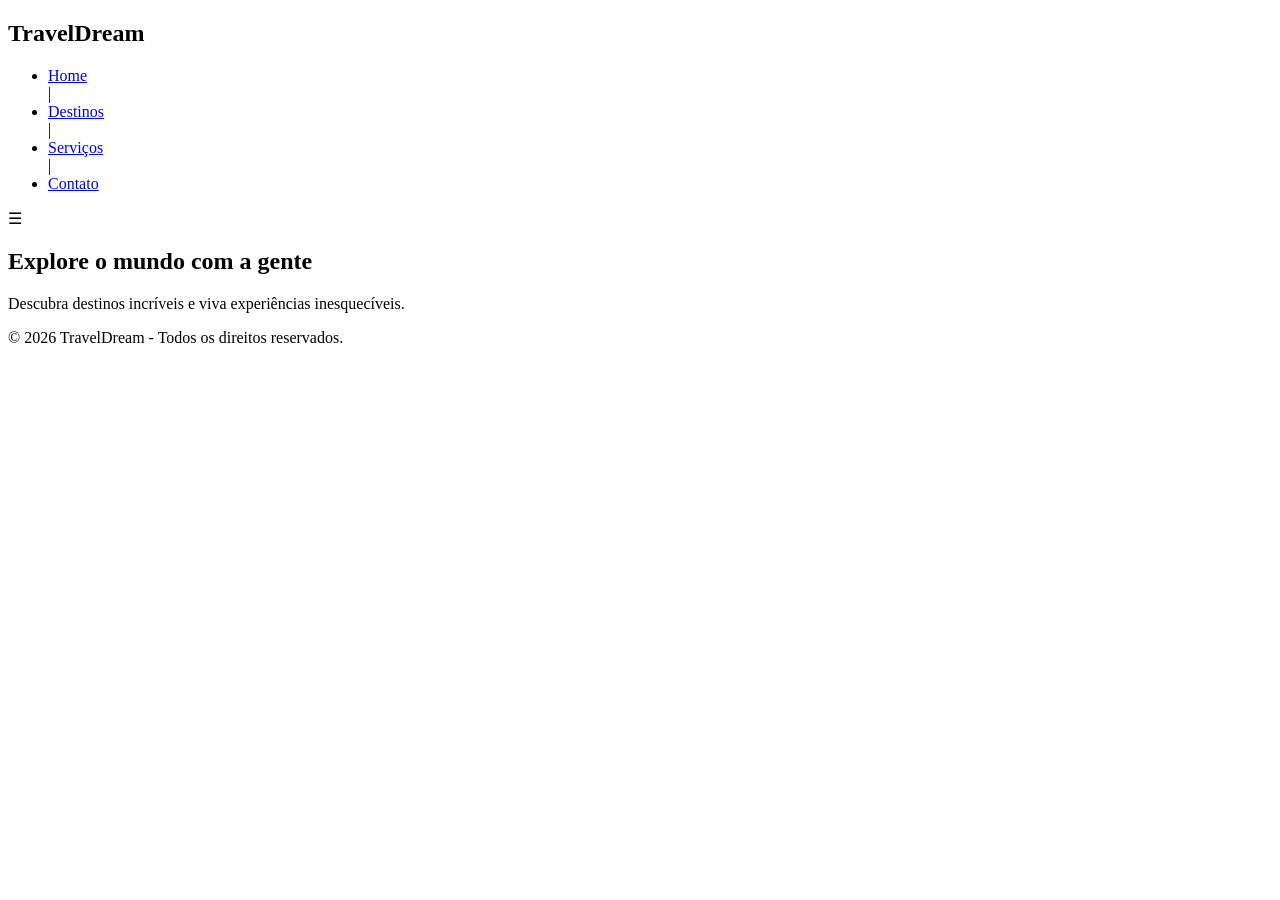
==== pages/destinos.html @ a66fc674 "Add files via upload" ====
<!DOCTYPE html>
<html lang="pt-BR">
<head>
    <meta charset="UTF-8">
    <meta name="viewport" content="width=device-width, initial-scale=1.0">
	<link rel="stylesheet" href="../assets/css/index.css">
    <link rel="preconnect" href="https://fonts.googleapis.com">
    <link rel="preconnect" href="https://fonts.gstatic.com" crossorigin>
    <link href="https://fonts.googleapis.com/css2?family=Hind+Madurai:wght@300;400;500;600;700&display=swap" rel="stylesheet">
    <title>projeto-final</title>
</head>
<body>

    <!-- HEADER -->
    <header class="header">
        <nav>
            <h1>TravelDream</h1>
            <ul>
                <li><a href="../index.html">Home</a></li> <span>|</span>
                <li><a href="../pages/destinos.html">Destinos</a></li><span>|</span>
                <li><a href="../pages/servicos.html">Serviços</a></li><span>|</span>
                <li><a href="../pages/sobrenos.html">Contato</a></li>
            </ul>
		 <div class="menu-toggle">☰</div>
        </nav>
    </header>
    <section class="banner">
        <h2>Explore o mundo com a gente</h2>
        <p>Descubra destinos incríveis e viva experiências inesquecíveis.</p>
    </section>
    <main class="main-container">


        
    </main>
    <!-- FOOTER -->
    <footer>
        <p>&copy; 2026 TravelDream - Todos os direitos reservados.</p>
    </footer>

	<script type="module" src="js/index.js"></script>

</body>

</html>
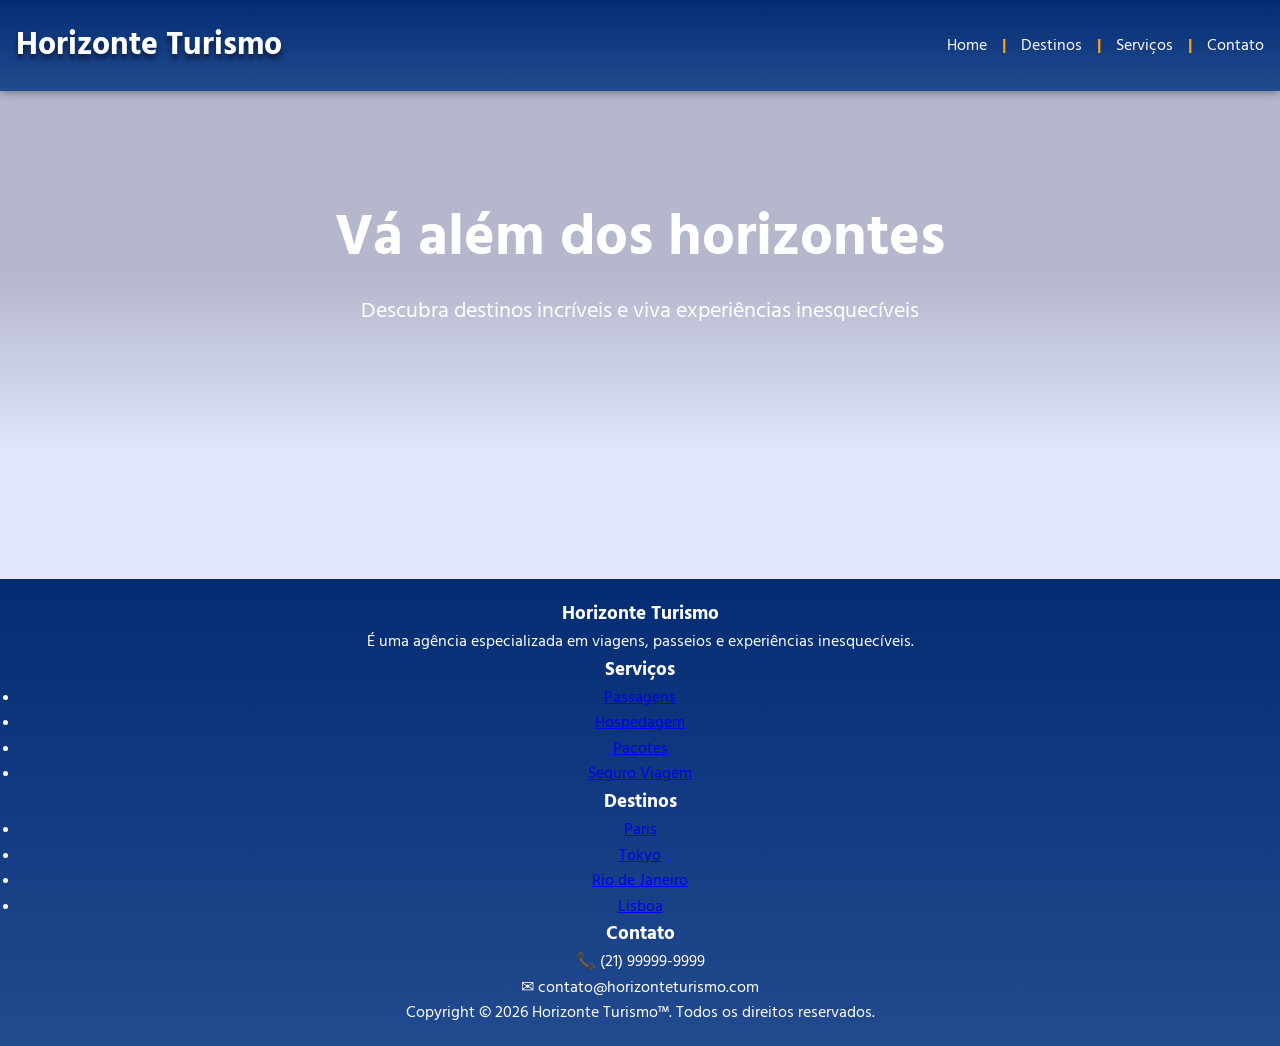
==== commit 02846146: "Update 2 destinos.html Atualização de Layout, novo header e footer." ====
--- a/pages/destinos.html
+++ b/pages/destinos.html
@@ -3,6 +3,7 @@
 <head>
     <meta charset="UTF-8">
     <meta name="viewport" content="width=device-width, initial-scale=1.0">
+    <link rel="stylesheet" href="../assets/css/global.css">
 	<link rel="stylesheet" href="../assets/css/index.css">
     <link rel="preconnect" href="https://fonts.googleapis.com">
     <link rel="preconnect" href="https://fonts.gstatic.com" crossorigin>
@@ -11,10 +12,10 @@
 </head>
 <body>
 
-    <!-- HEADER -->
+<!-- HEADER -->
     <header class="header">
         <nav>
-            <h1>TravelDream</h1>
+            <h1>Horizonte Turismo</h1>
             <ul>
                 <li><a href="../index.html">Home</a></li> <span>|</span>
                 <li><a href="../pages/destinos.html">Destinos</a></li><span>|</span>
@@ -24,22 +25,61 @@
 		 <div class="menu-toggle">☰</div>
         </nav>
     </header>
+
     <section class="banner">
-        <h2>Explore o mundo com a gente</h2>
-        <p>Descubra destinos incríveis e viva experiências inesquecíveis.</p>
+        <h2>Vá além dos horizontes</h2>
+        <p>Descubra destinos incríveis e viva experiências inesquecíveis</p>
     </section>
+    
     <main class="main-container">
 
 
         
     </main>
-    <!-- FOOTER -->
-    <footer>
-        <p>&copy; 2026 TravelDream - Todos os direitos reservados.</p>
-    </footer>
+        <!-- FOOTER -->
+<footer>
+    <div class="footer-container">
+
+        <div class="footer-col">
+            <h3>Horizonte Turismo</h3>
+            <p>É uma agência especializada em viagens, passeios e experiências inesquecíveis.</p>
+        </div>
+
+        <div class="footer-col">
+            <h3>Serviços</h3>
+            <ul>
+                <li><a href="#">Passagens</a></li>
+                <li><a href="#">Hospedagem</a></li>
+                <li><a href="#">Pacotes</a></li>
+                <li><a href="#">Seguro Viagem</a></li>
+            </ul>
+        </div>
+
+        <div class="footer-col">
+            <h3>Destinos</h3>
+            <ul>
+                <li><a href="#">Paris</a></li>
+                <li><a href="#">Tokyo</a></li>
+                <li><a href="#">Rio de Janeiro</a></li>
+                <li><a href="#">Lisboa</a></li>
+            </ul>
+        </div>
+
+        <div class="footer-col">
+            <h3>Contato</h3>
+            <p>📞 (21) 99999-9999</p>
+            <p>✉ contato@horizonteturismo.com</p>
+        </div>
+
+    </div>
+
+    <p class="copyright">
+        Copyright © 2026 Horizonte Turismo™. Todos os direitos reservados.
+    </p>
+</footer>
 
 	<script type="module" src="js/index.js"></script>
 
 </body>
 
-</html>+</html>
--- a/assets/css/index.css
+++ b/assets/css/index.css
@@ -0,0 +1,183 @@
+/* RESET BÁSICO */
+* {
+    margin: 0;
+    padding: 0;
+    box-sizing: border-box;
+}
+
+/* ESTILO GERAL */
+body {
+    display: flex;
+    flex-direction: column;
+    font-family: "Hind Madurai", sans-serif;
+    font-weight: 400;
+    font-style: normal;
+    min-height: 100vh;
+    background: rgb(226, 230, 255);
+    line-height: 1.6;
+    color: #2b2928;
+
+}
+
+/* HEADER */
+.header {
+    background: linear-gradient(rgba(3, 44, 115,1), rgba(161, 195, 255, 0.2));
+    background-color: rgb(3, 44, 115);
+    color: white;
+    padding: 20px 0;
+    box-shadow: 0 0 10px rgba(0, 0, 0, 0.5);
+}
+
+.header nav {
+    display: flex;
+    justify-content: space-between;
+    align-items: center;
+}
+
+.header nav h1{
+    display: flex;
+    align-items: flex-start;
+    margin-left: 1rem;
+    font-size: 2rem;
+    text-shadow: 0px 5px 5px rgba(0, 0, 0, 0.5);
+    
+}
+
+.header nav ul{
+    list-style: none;
+    display: flex;
+    margin-right: 1rem;
+    gap: 15px;
+}
+
+.header nav a {
+    text-decoration: none;
+    color: white;
+    font-weight: light;
+}
+
+.header img{
+    width: 28px;
+    
+}
+
+.header span{
+    color:#fca311;
+    font-weight: bold;
+}
+
+.banner {
+    height: 23rem;
+    background: linear-gradient(rgba(0,0,0,0.2), rgba(0,0,0,0.2), rgba(226, 230, 255,0.999)), url("../../imagens/bg.png") no-repeat;
+    background-size: 100%;
+    background-position: center;
+    color: white;
+    text-align: center;
+    padding: 100px 20px;
+}
+.banner a{
+    max-width: 10%;
+    background-color: #fca311;
+    color: white;
+    padding: 12px 25px;
+    text-decoration: none;
+    border-radius: 5px;
+}
+
+.banner h2{
+    font-size: 3.6rem;
+    margin-bottom: 10px;
+}
+
+.banner p{
+    font-size: 1.4rem;
+    margin-bottom: 20px;
+}
+
+
+/* ÍCONE HAMBURGUER ESCONDIDO */
+.menu-toggle {
+    display: none;
+    font-size: 2rem;
+    cursor: pointer;
+}
+
+
+.main-container {
+    padding: 60px 10%;
+    text-align: center;
+}
+
+.main-container h2 {
+    margin-bottom: 30px;
+    font-size: 2rem;
+}
+
+/* CARDS */
+.section-destino{
+    display: flex;
+    justify-content: center;
+}
+
+
+.cards-destino {
+    width: 300px;
+    margin: 15px;
+    vertical-align: top;
+    background-color: #fca311;
+    color: #ffffff;
+    border-radius: 8px;
+    overflow: hidden;
+    box-shadow: 0 0 10px rgba(0, 0, 0, 0.1);
+}
+
+.cards-destino img {
+    width: 100%;
+    display: block;
+}
+
+section div h3 {
+    margin: 15px 0 10px;
+}
+
+section div p,
+section div span {
+    padding: 0 15px 15px;
+    display: block;
+}
+
+/* FOOTER */
+footer {
+    background: linear-gradient(rgba(3, 44, 115,1), rgba(161, 195, 255, 0.2));
+    background-color: rgb(3, 44, 115);
+    color: white;
+    text-align: center;
+    padding: 20px;
+}
+
+@media (max-width: 768px) {
+    .header nav ul {
+        display: none;
+    }
+
+    .menu-toggle {
+        display: block;
+    }
+
+    nav h1 {
+        font-size: 2rem;
+        flex: 1;
+    }
+
+    .banner {
+        background-position: 75% center;
+        background-size: cover;
+    }
+}
+
+@media (max-width: 1280px){
+        .banner {
+        background-position: center;
+        background-size: cover;
+    }
+}
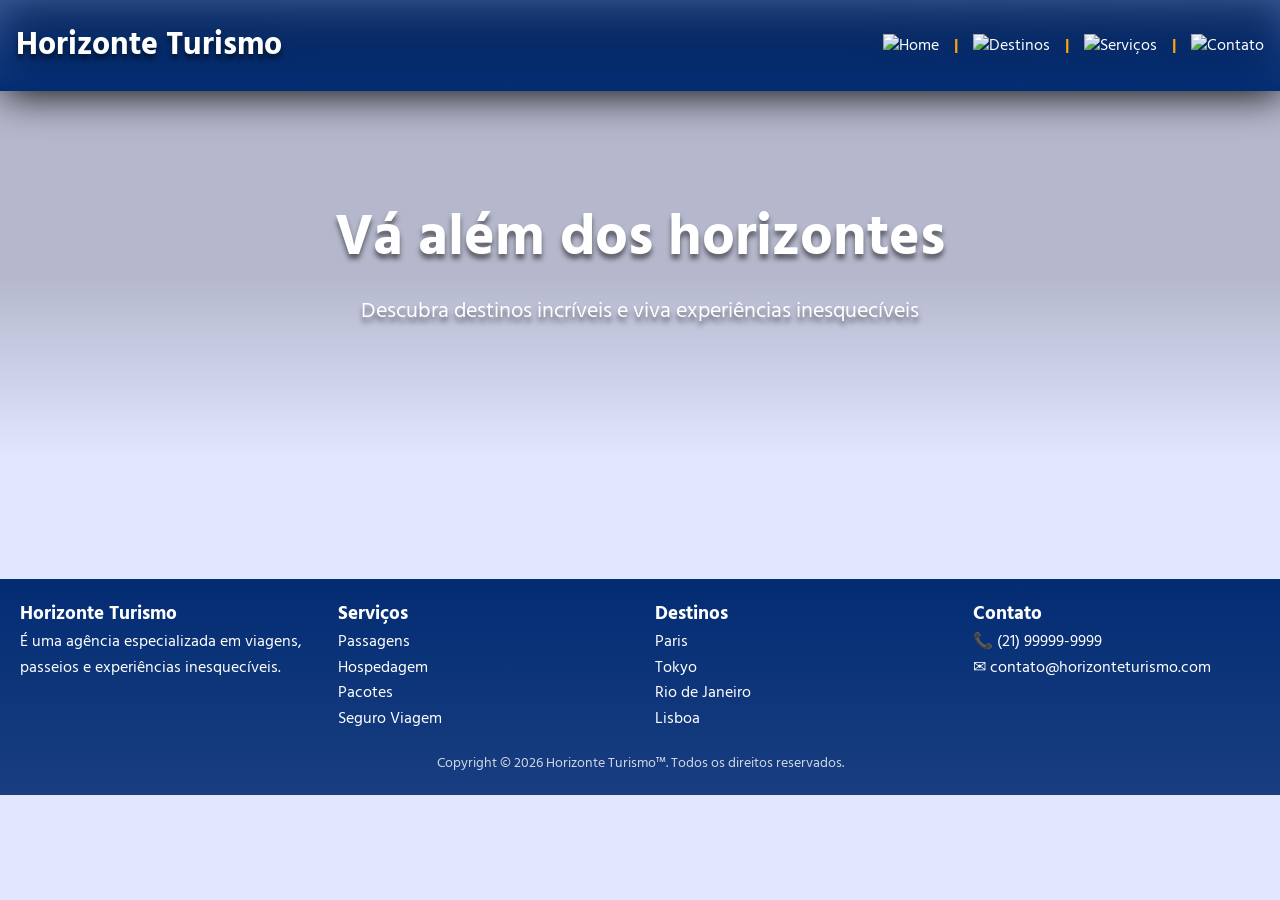
==== commit adb90b12: "Update 3 destinos.html Adição de ícones e acerto no caminho das imagens." ====
--- a/pages/destinos.html
+++ b/pages/destinos.html
@@ -17,10 +17,10 @@
         <nav>
             <h1>Horizonte Turismo</h1>
             <ul>
-                <li><a href="../index.html">Home</a></li> <span>|</span>
-                <li><a href="../pages/destinos.html">Destinos</a></li><span>|</span>
-                <li><a href="../pages/servicos.html">Serviços</a></li><span>|</span>
-                <li><a href="../pages/sobrenos.html">Contato</a></li>
+                <li><img src="../assets/imagens/icons/home.svg"><a href="../index.html">Home</a></li> <span>|</span>
+                <li><img src="../assets/imagens/icons/Destinos.svg"><a href="../pages/destinos.html">Destinos</a></li><span>|</span>
+                <li><img src="../assets/imagens/icons/Serviços.svg"><a href="../pages/servicos.html">Serviços</a></li><span>|</span>
+                <li><img src="../assets/imagens/icons/Contato.svg"><a href="../pages/sobrenos.html">Contato</a></li>
             </ul>
 		 <div class="menu-toggle">☰</div>
         </nav>
@@ -30,7 +30,7 @@
         <h2>Vá além dos horizontes</h2>
         <p>Descubra destinos incríveis e viva experiências inesquecíveis</p>
     </section>
-    
+
     <main class="main-container">
 
 
--- a/assets/css/global.css
+++ b/assets/css/global.css
@@ -0,0 +1,169 @@
+/* RESET BÁSICO */
+* {
+    margin: 0;
+    padding: 0;
+    box-sizing: border-box;
+}
+
+/* ESTILO GERAL */
+body {
+    display: flex;
+    flex-direction: column;
+    font-family: "Hind Madurai", sans-serif;
+    font-weight: 400;
+    font-style: normal;
+    min-height: 100vh;
+    background: rgb(226, 230, 255);
+    line-height: 1.6;
+    color: #2b2928;
+
+}
+
+/* HEADER */
+.header {
+    background: linear-gradient(rgba(3, 44, 115, 0.75), rgba(3, 44, 115, 1));
+    color: white;
+    padding: 20px 0;
+    filter: drop-shadow(3px 3px 20px black);
+}
+
+.header nav {
+    display: flex;
+    justify-content: space-between;
+    align-items: center;
+}
+
+.header nav h1{
+    display: flex;
+    align-items: flex-start;
+    margin-left: 1rem;
+    font-size: 2rem;
+    text-shadow: 0px 5px 5px rgba(0, 0, 0, 0.5);
+    
+}
+
+.header nav ul{
+    list-style: none;
+    display: flex;
+    margin-right: 1rem;
+    gap: 15px;
+}
+
+.header nav a {
+    text-decoration: none;
+    color: white;
+    font-weight: light;
+}
+
+.header img{
+    width: 28px;
+    
+}
+
+.header span{
+    color:#fca311;
+    font-weight: bold;
+}
+
+/* ÍCONE HAMBURGUER ESCONDIDO */
+.menu-toggle {
+    display: none;
+    font-size: 2rem;
+    cursor: pointer;
+}
+
+.banner {
+    height: 23rem;
+    background: linear-gradient(rgba(0,0,0,0.2), rgba(0,0,0,0.2), rgba(226, 230, 255,0.999)), url("../../imagens/bg.png") no-repeat;
+    background-size: 100%;
+    background-position: center;
+    color: white;
+    text-align: center;
+    padding: 100px 20px;
+}
+.banner a{
+    max-width: 10%;
+    background-color: #fca311;
+    color: white;
+    padding: 12px 25px;
+    text-decoration: none;
+    border-radius: 5px;
+}
+
+.banner h2{
+    font-size: 3.6rem;
+    margin-bottom: 10px;
+    text-shadow: 0px 5px 5px rgba(0, 0, 0, 0.5);
+
+}
+
+.banner p{
+    font-size: 1.4rem;
+    margin-bottom: 20px;
+    text-shadow: 0px 5px 5px rgba(0, 0, 0, 0.5);
+
+}
+
+/* FOOTER */
+
+.footer-container {
+    display: flex;
+    justify-content: space-between;
+    flex-wrap: wrap;
+    gap: 30px;
+    text-align: left;
+}
+
+.footer-col {
+    flex: 1;
+    min-width: 200px;
+}
+
+.footer-col ul {
+    list-style: none;
+}
+
+.footer-col a {
+    text-decoration: none;
+    color: white;
+}
+
+.copyright {
+    margin-top: 20px;
+    font-size: 0.9rem;
+    opacity: 0.8;
+}
+
+footer {
+    background: linear-gradient(rgba(3, 44, 115, 1), rgba(3, 44, 115, 0.9));
+    color: white;
+    text-align: center;
+    padding: 20px;
+}
+
+@media (max-width: 768px) {
+    .header nav ul {
+        display: none;
+    }
+
+    .menu-toggle {
+        display: block;
+    }
+
+    nav h1 {
+        font-size: 2rem;
+        flex: 1;
+    }
+
+    .banner {
+        background-position: 75% center;
+        background-size: cover;
+    }
+}
+
+@media (max-width: 1280px){
+    .banner {
+        background-position: center;
+        background-size: cover;
+    }
+}
--- a/assets/css/index.css
+++ b/assets/css/index.css
@@ -1,108 +1,3 @@
-/* RESET BÁSICO */
-* {
-    margin: 0;
-    padding: 0;
-    box-sizing: border-box;
-}
-
-/* ESTILO GERAL */
-body {
-    display: flex;
-    flex-direction: column;
-    font-family: "Hind Madurai", sans-serif;
-    font-weight: 400;
-    font-style: normal;
-    min-height: 100vh;
-    background: rgb(226, 230, 255);
-    line-height: 1.6;
-    color: #2b2928;
-
-}
-
-/* HEADER */
-.header {
-    background: linear-gradient(rgba(3, 44, 115,1), rgba(161, 195, 255, 0.2));
-    background-color: rgb(3, 44, 115);
-    color: white;
-    padding: 20px 0;
-    box-shadow: 0 0 10px rgba(0, 0, 0, 0.5);
-}
-
-.header nav {
-    display: flex;
-    justify-content: space-between;
-    align-items: center;
-}
-
-.header nav h1{
-    display: flex;
-    align-items: flex-start;
-    margin-left: 1rem;
-    font-size: 2rem;
-    text-shadow: 0px 5px 5px rgba(0, 0, 0, 0.5);
-    
-}
-
-.header nav ul{
-    list-style: none;
-    display: flex;
-    margin-right: 1rem;
-    gap: 15px;
-}
-
-.header nav a {
-    text-decoration: none;
-    color: white;
-    font-weight: light;
-}
-
-.header img{
-    width: 28px;
-    
-}
-
-.header span{
-    color:#fca311;
-    font-weight: bold;
-}
-
-.banner {
-    height: 23rem;
-    background: linear-gradient(rgba(0,0,0,0.2), rgba(0,0,0,0.2), rgba(226, 230, 255,0.999)), url("../../imagens/bg.png") no-repeat;
-    background-size: 100%;
-    background-position: center;
-    color: white;
-    text-align: center;
-    padding: 100px 20px;
-}
-.banner a{
-    max-width: 10%;
-    background-color: #fca311;
-    color: white;
-    padding: 12px 25px;
-    text-decoration: none;
-    border-radius: 5px;
-}
-
-.banner h2{
-    font-size: 3.6rem;
-    margin-bottom: 10px;
-}
-
-.banner p{
-    font-size: 1.4rem;
-    margin-bottom: 20px;
-}
-
-
-/* ÍCONE HAMBURGUER ESCONDIDO */
-.menu-toggle {
-    display: none;
-    font-size: 2rem;
-    cursor: pointer;
-}
-
-
 .main-container {
     padding: 60px 10%;
     text-align: center;
@@ -121,63 +16,78 @@
 
 
 .cards-destino {
-    width: 300px;
+    display: flex;
+    flex-direction: column;
+    width: 375px;
     margin: 15px;
     vertical-align: top;
-    background-color: #fca311;
-    color: #ffffff;
-    border-radius: 8px;
+    background-color: #ffffff;
+    border-radius: 20px;
     overflow: hidden;
-    box-shadow: 0 0 10px rgba(0, 0, 0, 0.1);
+    box-shadow: 5px 5px 5px rgba(0, 0, 0, 0.1);
+}
+
+.cards-destino-txt{
+    display: flex;
+    flex: 1;
+    flex-direction: column;
+    align-items: flex-start;
+    padding: 15px;
+    padding-bottom: 2px;
+    gap: 3px;
+}
+
+.cards-destino-txt-head{
+    display: flex;
+    justify-content: space-between;
+    align-items: center;
+    width: 100%;
+    line-height: 1;
+}
+
+.cards-destino-txt-head h3 {
+    margin: 0;
+    font-size: 1.3rem;
+}
+
+.cards-destino-txt-head span {
+    margin: 0;
+    padding: 0;
+    font-size: 0.9rem;
+    opacity: 0.9;
+    font-weight: bold;
+}
+
+.cards-destino-txt-sub {
+    margin: 0;
+    padding: 0;
+    margin: 0;
+    font-size: 0.95rem;
+    line-height: 1;
+}
+
+.preco {
+    align-self: flex-end;
+    margin-top: auto;
+    padding: 0;
+    font-size: 1.2rem;
+    font-weight: bold;
+}
+
+.preco span {
+    margin-right: 5px;
+    font-size: 0.9rem;
 }
 
 .cards-destino img {
     width: 100%;
     display: block;
+    transition: transform 0.3s ease;
+    opacity: 0.9;
 }
 
-section div h3 {
-    margin: 15px 0 10px;
+.cards-destino:hover img {
+    transform: scale(1.05);
 }
 
-section div p,
-section div span {
-    padding: 0 15px 15px;
-    display: block;
-}
 
-/* FOOTER */
-footer {
-    background: linear-gradient(rgba(3, 44, 115,1), rgba(161, 195, 255, 0.2));
-    background-color: rgb(3, 44, 115);
-    color: white;
-    text-align: center;
-    padding: 20px;
-}
-
-@media (max-width: 768px) {
-    .header nav ul {
-        display: none;
-    }
-
-    .menu-toggle {
-        display: block;
-    }
-
-    nav h1 {
-        font-size: 2rem;
-        flex: 1;
-    }
-
-    .banner {
-        background-position: 75% center;
-        background-size: cover;
-    }
-}
-
-@media (max-width: 1280px){
-        .banner {
-        background-position: center;
-        background-size: cover;
-    }
-}
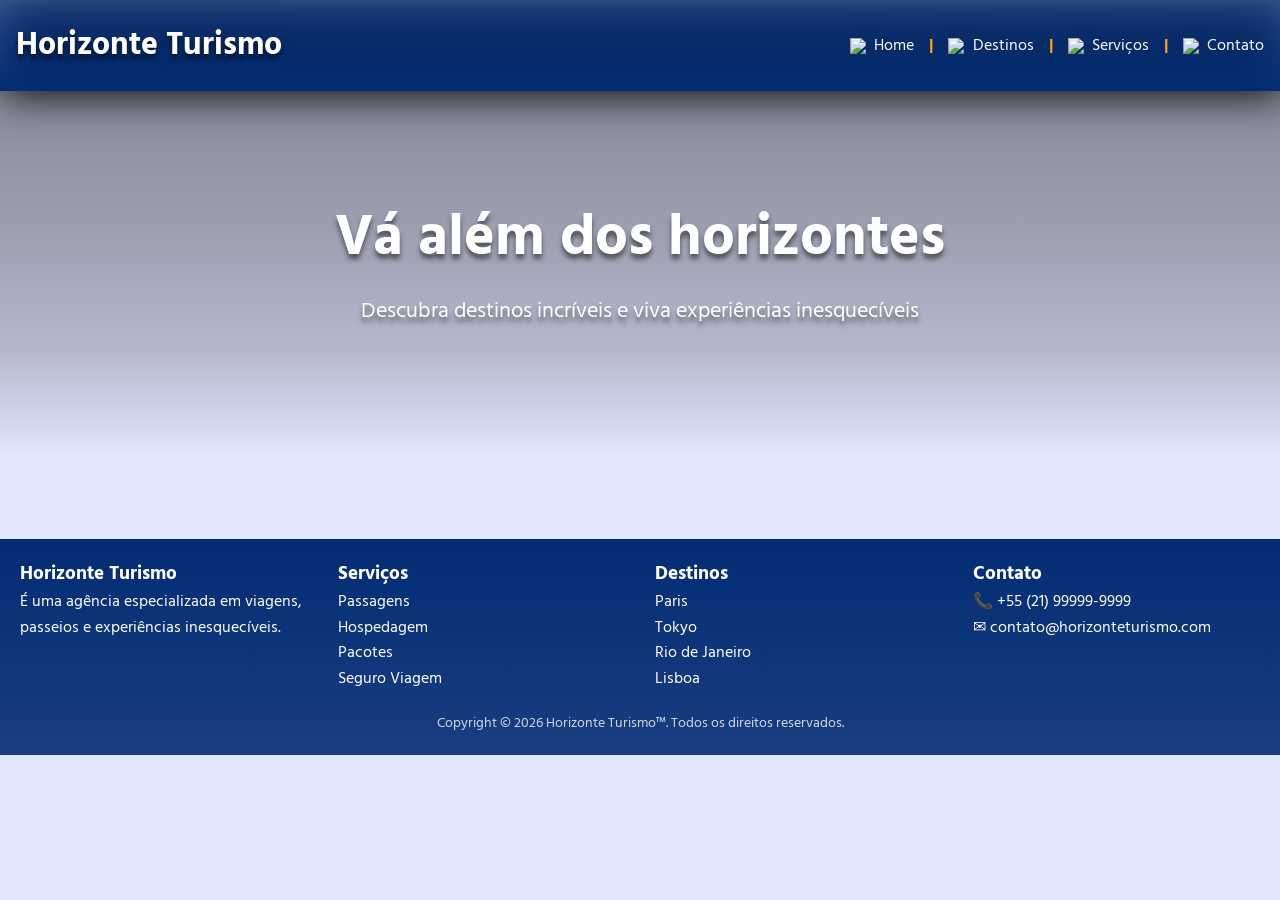
==== commit 92b1b51c: "atualização joão paulo 0.1" ====
--- a/pages/destinos.html
+++ b/pages/destinos.html
@@ -67,7 +67,7 @@
 
         <div class="footer-col">
             <h3>Contato</h3>
-            <p>📞 (21) 99999-9999</p>
+            <p>📞 +55 (21) 99999-9999</p>
             <p>✉ contato@horizonteturismo.com</p>
         </div>
 
--- a/assets/css/global.css
+++ b/assets/css/global.css
@@ -45,10 +45,21 @@
 .header nav ul{
     list-style: none;
     display: flex;
+align-items: center;
     margin-right: 1rem;
     gap: 15px;
 }
 
+.header nav ul li{
+    display: flex;
+    align-items: center;
+}
+
+.header nav ul img{
+    margin-right: 5px;
+    width: 1.2rem;
+    
+}
 .header nav a {
     text-decoration: none;
     color: white;
@@ -74,9 +85,17 @@
 
 .banner {
     height: 23rem;
-    background: linear-gradient(rgba(0,0,0,0.2), rgba(0,0,0,0.2), rgba(226, 230, 255,0.999)), url("../../imagens/bg.png") no-repeat;
+    background:
+        linear-gradient(
+            to bottom,
+            rgba(0,0,0,0.4) 0%,
+            rgba(0,0,0,0.3) 40%,
+            rgba(0,0,0,0.2) 70%,
+            rgba(226, 230, 255, 1) 100%
+        ),
+        url("../imagens/bg.png") no-repeat;
     background-size: 100%;
-    background-position: center;
+    background-position: cover;
     color: white;
     text-align: center;
     padding: 100px 20px;
@@ -99,7 +118,6 @@
 
 .banner p{
     font-size: 1.4rem;
-    margin-bottom: 20px;
     text-shadow: 0px 5px 5px rgba(0, 0, 0, 0.5);
 
 }
--- a/assets/css/index.css
+++ b/assets/css/index.css
@@ -1,24 +1,38 @@
 .main-container {
-    padding: 60px 10%;
+    padding: 20px 60px 60px 60px; 
     text-align: center;
 }
 
-.main-container h2 {
-    margin-bottom: 30px;
-    font-size: 2rem;
-}
 
 /* CARDS */
 .section-destino{
     display: flex;
+    flex-direction: column;
+    align-items: center;
+    margin: 0 auto;
+    width: 100%;
+    max-width: 1100px;
+}
+
+.section-destino h2{
+    font-size: 2rem;
+    align-self: flex-start;
+    text-align: left;
+    line-height: 0.7;
+}
+
+.cards-div {
+    display: flex;
+    flex-direction: row;
+    flex-wrap: wrap;
     justify-content: center;
 }
-
 
 .cards-destino {
     display: flex;
     flex-direction: column;
-    width: 375px;
+    flex: 1 1 300px;
+    max-width: 350px;
     margin: 15px;
     vertical-align: top;
     background-color: #ffffff;
@@ -37,6 +51,15 @@
     gap: 3px;
 }
 
+.cards-destino {
+    transition: transform 0.2s ease, box-shadow 0.2s ease;
+}
+
+.cards-destino:hover {
+    transform: translateY(-4px);
+    box-shadow: 0 12px 20px rgba(0,0,0,0.15);
+}
+
 .cards-destino-txt-head{
     display: flex;
     justify-content: space-between;
@@ -47,7 +70,7 @@
 
 .cards-destino-txt-head h3 {
     margin: 0;
-    font-size: 1.3rem;
+    font-size: 1.2rem;
 }
 
 .cards-destino-txt-head span {
@@ -90,4 +113,78 @@
     transform: scale(1.05);
 }
 
+.serv-e-dep {
+    display: flex;
+    justify-content: center;
+    margin-top: 50px;
+    gap: clamp(40px, 8vw, 100px);
+    padding: 0 clamp(20px, 5vw, 120px);
+}
 
+.serv-e-dep h2 {
+    margin: 0;
+}
+
+.serv-e-dep h3 {
+    display:flex;
+    justify-content: center;
+    align-items: center;
+    font-size: 1rem;
+}
+.serv-e-dep img {
+    width: 1.1em;
+    height: 1.1em;
+    margin-right: 7px;
+}
+
+.servicos,
+.depoimentos {
+    display: flex;
+    flex-direction: column;
+    width: 100%;
+    max-width: 500px;
+}
+
+.servicos div {
+    background: white;
+    margin: 5px auto;
+    padding: clamp(5px, 5vw, 10px);
+    width: 100%;
+    max-width: 325px;
+    border-radius: 12px;
+    font-size: 0.8rem;
+    box-shadow: 5px 3px 5px rgba(0, 0, 0, 0.1);
+}
+
+.servicos a {
+    text-decoration: none;
+    color: #2b2928;
+}
+
+
+.depoimentos div {
+    background: white;
+    margin: 5px auto;
+    padding: clamp(5px, 5vw, 10px);
+    max-width: 375px;
+    border-radius: 30px 30px 30px 0px;
+    font-size: 0.7rem;
+    box-shadow: 5px 3px 5px rgba(0, 0, 0, 0.1);
+
+}
+
+.servicos div,
+.depoimentos div {
+    transition: transform 0.2s ease, box-shadow 0.2s ease;
+}
+
+.servicos div:hover,
+.depoimentos div:hover {
+    transform: translateY(-3px);
+    box-shadow: 0 10px 18px rgba(0,0,0,0.15);
+}
+
+
+.depoimentos span {
+    font-weight: 600;
+}
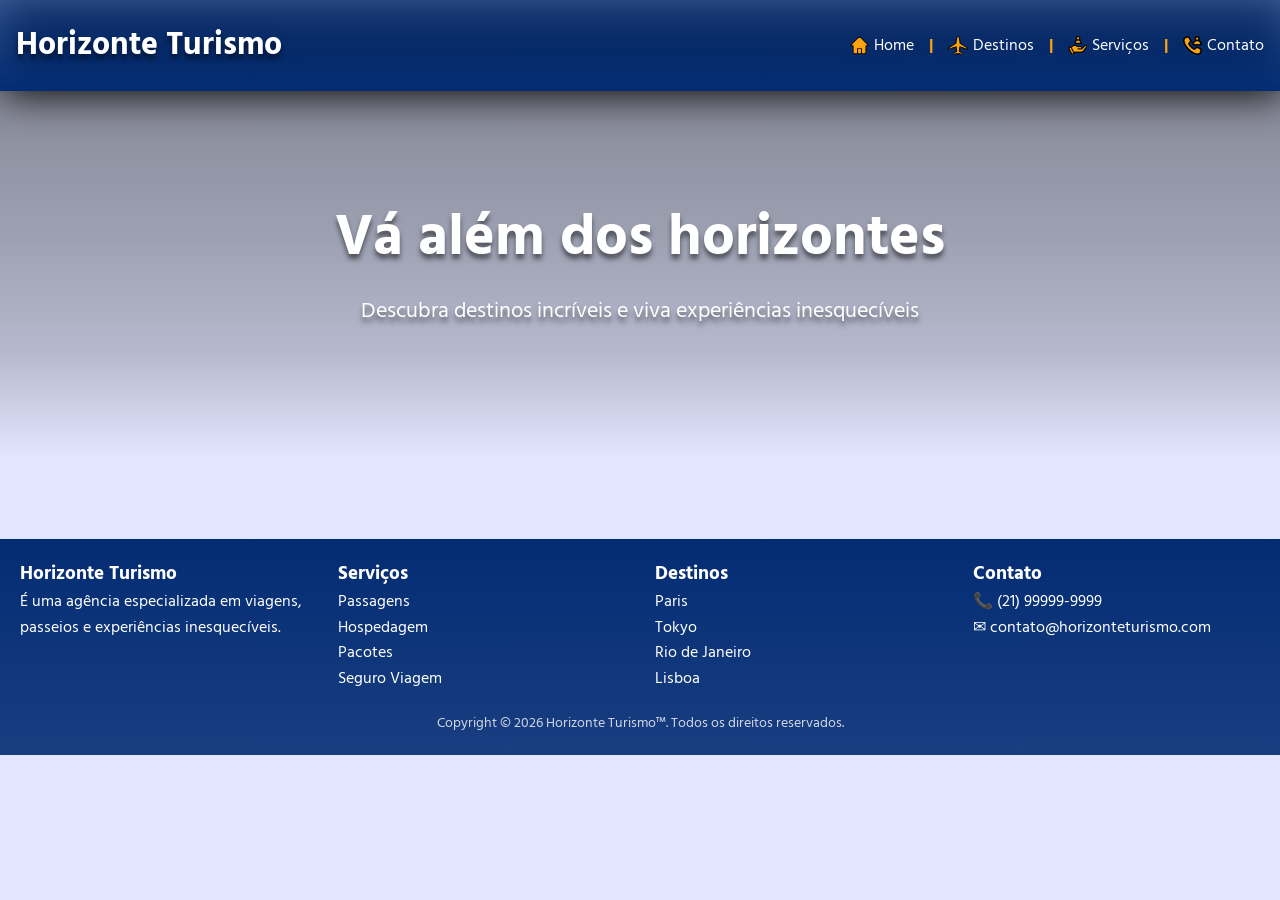
==== commit e8ca643f: "Update destinos.html" ====
--- a/pages/destinos.html
+++ b/pages/destinos.html
@@ -17,10 +17,10 @@
         <nav>
             <h1>Horizonte Turismo</h1>
             <ul>
-                <li><img src="../assets/imagens/icons/home.svg"><a href="../index.html">Home</a></li> <span>|</span>
-                <li><img src="../assets/imagens/icons/Destinos.svg"><a href="../pages/destinos.html">Destinos</a></li><span>|</span>
-                <li><img src="../assets/imagens/icons/Serviços.svg"><a href="../pages/servicos.html">Serviços</a></li><span>|</span>
-                <li><img src="../assets/imagens/icons/Contato.svg"><a href="../pages/sobrenos.html">Contato</a></li>
+                <li><img src="../assets/images/icons/home.svg"><a href="../index.html">Home</a></li> <span>|</span>
+                <li><img src="../assets/images/icons/Destinos.svg"><a href="../pages/destinos.html">Destinos</a></li><span>|</span>
+                <li><img src="../assets/images/icons/Serviços.svg"><a href="../pages/servicos.html">Serviços</a></li><span>|</span>
+                <li><img src="../assets/images/icons/Contato.svg"><a href="../pages/sobrenos.html">Contato</a></li>
             </ul>
 		 <div class="menu-toggle">☰</div>
         </nav>
@@ -67,7 +67,7 @@
 
         <div class="footer-col">
             <h3>Contato</h3>
-            <p>📞 +55 (21) 99999-9999</p>
+            <p>📞 (21) 99999-9999</p>
             <p>✉ contato@horizonteturismo.com</p>
         </div>
 
--- a/assets/css/global.css
+++ b/assets/css/global.css
@@ -45,7 +45,7 @@
 .header nav ul{
     list-style: none;
     display: flex;
-align-items: center;
+    align-items: center;
     margin-right: 1rem;
     gap: 15px;
 }
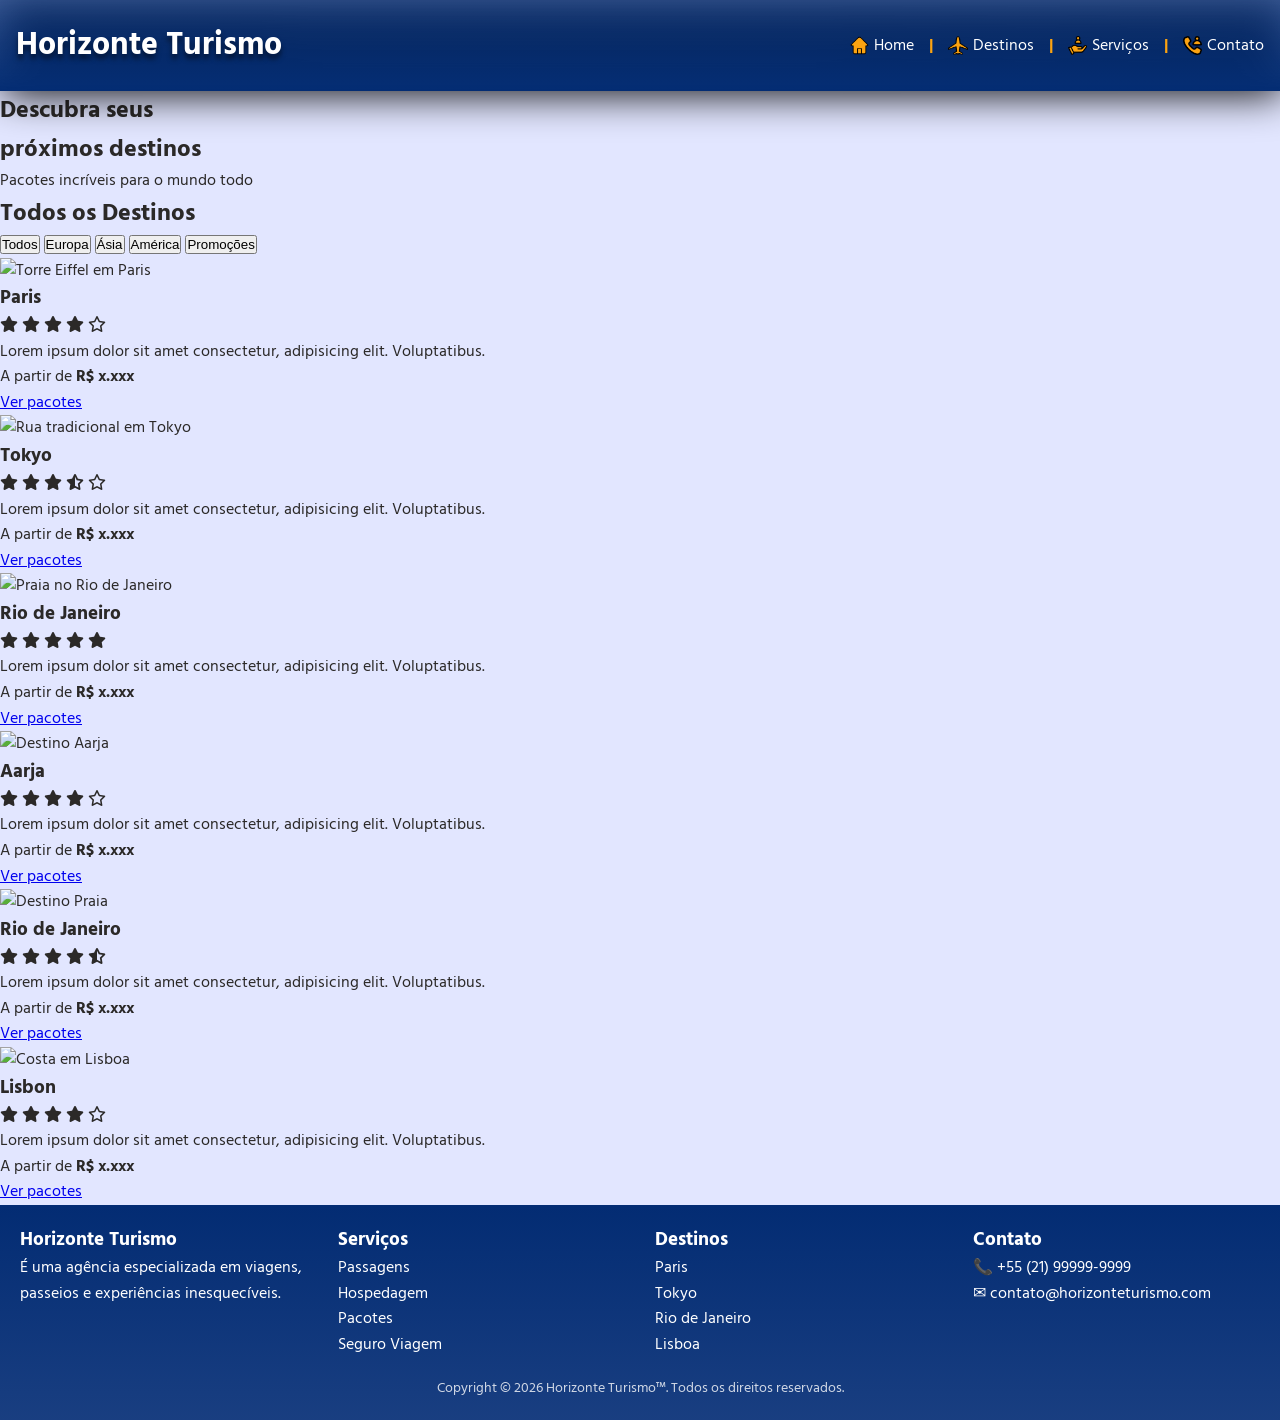
==== commit e130d8a4: "added contents!" ====
--- a/pages/destinos.html
+++ b/pages/destinos.html
@@ -3,83 +3,267 @@
 <head>
     <meta charset="UTF-8">
     <meta name="viewport" content="width=device-width, initial-scale=1.0">
-    <link rel="stylesheet" href="../assets/css/global.css">
-	<link rel="stylesheet" href="../assets/css/index.css">
+    <title>Destinos | Horizonte Turismo</title>
+    
+    <!-- Fontes do Google (Mantendo o padrão do Index) -->
     <link rel="preconnect" href="https://fonts.googleapis.com">
     <link rel="preconnect" href="https://fonts.gstatic.com" crossorigin>
     <link href="https://fonts.googleapis.com/css2?family=Hind+Madurai:wght@300;400;500;600;700&display=swap" rel="stylesheet">
-    <title>projeto-final</title>
+    
+    <!-- Link para ícones (como as estrelas e a lupa) -->
+    <link rel="stylesheet" href="https://cdnjs.cloudflare.com/ajax/libs/font-awesome/6.0.0/css/all.min.css">
+    
+    <!-- CSS (Global e Específico) -->
+    <link rel="stylesheet" href="../assets/css/global.css">
+    <link rel="stylesheet" href="../assets/css/destinos.css">
 </head>
 <body>
 
-<!-- HEADER -->
+    <!-- HEADER -->
     <header class="header">
         <nav>
             <h1>Horizonte Turismo</h1>
             <ul>
-                <li><img src="../assets/images/icons/home.svg"><a href="../index.html">Home</a></li> <span>|</span>
-                <li><img src="../assets/images/icons/Destinos.svg"><a href="../pages/destinos.html">Destinos</a></li><span>|</span>
-                <li><img src="../assets/images/icons/Serviços.svg"><a href="../pages/servicos.html">Serviços</a></li><span>|</span>
-                <li><img src="../assets/images/icons/Contato.svg"><a href="../pages/sobrenos.html">Contato</a></li>
+                <li><img src="../assets/images/icons/home.svg" alt=""><a href="../index.html">Home</a></li><span>|</span>
+                <li><img src="../assets/images/icons/Destinos.svg" alt=""><a href="destinos.html">Destinos</a></li><span>|</span>
+                <li><img src="../assets/images/icons/Serviços.svg" alt=""><a href="servicos.html">Serviços</a></li><span>|</span>
+                <li><img src="../assets/images/icons/Contato.svg" alt=""><a href="sobrenos.html">Contato</a></li>
             </ul>
-		 <div class="menu-toggle">☰</div>
+            <div class="menu-toggle">☰</div>
         </nav>
     </header>
 
-    <section class="banner">
-        <h2>Vá além dos horizontes</h2>
-        <p>Descubra destinos incríveis e viva experiências inesquecíveis</p>
+    <!-- BANNER HERO -->
+    <section class="banner-hero">
+        <div class="banner-content">
+            <h2>Descubra seus<br>próximos destinos</h2>
+            <p>Pacotes incríveis para o mundo todo</p>
+            
+            <!-- Paginação -->
+            <div class="slider-dots">
+                <span class="dot active"></span>
+                <span class="dot"></span>
+                <span class="dot"></span>
+                <span class="dot"></span>
+            </div>
+        </div>
     </section>
 
+    <!-- CONTEÚDO PRINCIPAL -->
     <main class="main-container">
 
-
-        
+        <div class="section-header">
+            <h2>Todos os Destinos</h2>
+        </div>
+
+        <!-- FILTROS (Pills) -->
+        <div class="filtros">
+            <button class="filtro-btn active">Todos</button>
+            <button class="filtro-btn">Europa</button>
+            <button class="filtro-btn">Ásia</button>
+            <button class="filtro-btn">América</button>
+            <button class="filtro-btn">Promoções</button> 
+        </div>
+
+        <!-- GRID DE CARDS -->
+        <section class="destinos-grid">
+            
+            <!-- CARD 1: PARIS -->
+            <div class="card-destino">
+                <div class="card-img-wrapper">
+                    <img src="../assets/images/paris.jpg" alt="Torre Eiffel em Paris">
+                </div>
+                <div class="card-info">
+                    <h3>Paris</h3>
+                    <div class="avaliacao">
+                        <i class="fas fa-star"></i>
+                        <i class="fas fa-star"></i>
+                        <i class="fas fa-star"></i>
+                        <i class="fas fa-star"></i>
+                        <i class="far fa-star"></i> 
+                    </div>
+                    <p class="descricao">Lorem ipsum dolor sit amet consectetur, adipisicing elit. Voluptatibus.</p>
+                    <div class="card-footer">
+                        <div class="preco-info">
+                            <span>A partir de</span>
+                            <strong>R$ x.xxx</strong>
+                        </div>
+                        <a href="#" class="btn-ver-pacotes">Ver pacotes</a>
+                    </div>
+                </div>
+            </div>
+
+            <!-- CARD 2: TOKYO -->
+            <div class="card-destino">
+                <div class="card-img-wrapper">
+                    <img src="../assets/images/tokyo.jpg" alt="Rua tradicional em Tokyo">
+                </div>
+                <div class="card-info">
+                    <h3>Tokyo</h3>
+                    <div class="avaliacao">
+                        <i class="fas fa-star"></i>
+                        <i class="fas fa-star"></i>
+                        <i class="fas fa-star"></i>
+                        <i class="fas fa-star-half-alt"></i>
+                        <i class="far fa-star"></i>
+                    </div>
+                    <p class="descricao">Lorem ipsum dolor sit amet consectetur, adipisicing elit. Voluptatibus.</p>
+                    <div class="card-footer">
+                        <div class="preco-info">
+                            <span>A partir de</span>
+                            <strong>R$ x.xxx</strong>
+                        </div>
+                        <a href="#" class="btn-ver-pacotes">Ver pacotes</a>
+                    </div>
+                </div>
+            </div>
+
+            <!-- CARD 3: RIO DE JANEIRO -->
+            <div class="card-destino">
+                <div class="card-img-wrapper">
+                    <img src="../assets/images/rio.jpg" alt="Praia no Rio de Janeiro">
+                </div>
+                <div class="card-info">
+                    <h3>Rio de Janeiro</h3>
+                    <div class="avaliacao">
+                        <i class="fas fa-star"></i>
+                        <i class="fas fa-star"></i>
+                        <i class="fas fa-star"></i>
+                        <i class="fas fa-star"></i>
+                        <i class="fas fa-star"></i>
+                    </div>
+                    <p class="descricao">Lorem ipsum dolor sit amet consectetur, adipisicing elit. Voluptatibus.</p>
+                    <div class="card-footer">
+                        <div class="preco-info">
+                            <span>A partir de</span>
+                            <strong>R$ x.xxx</strong>
+                        </div>
+                        <a href="#" class="btn-ver-pacotes">Ver pacotes</a>
+                    </div>
+                </div>
+            </div>
+
+            <!-- CARD 4: AARJA -->
+            <div class="card-destino">
+                <div class="card-img-wrapper">
+                    <img src="../assets/images/placeholder1.jpg" alt="Destino Aarja">
+                </div>
+                <div class="card-info">
+                    <h3>Aarja</h3>
+                    <div class="avaliacao">
+                        <i class="fas fa-star"></i>
+                        <i class="fas fa-star"></i>
+                        <i class="fas fa-star"></i>
+                        <i class="fas fa-star"></i>
+                        <i class="far fa-star"></i>
+                    </div>
+                    <p class="descricao">Lorem ipsum dolor sit amet consectetur, adipisicing elit. Voluptatibus.</p>
+                    <div class="card-footer">
+                        <div class="preco-info">
+                            <span>A partir de</span>
+                            <strong>R$ x.xxx</strong>
+                        </div>
+                        <a href="#" class="btn-ver-pacotes">Ver pacotes</a>
+                    </div>
+                </div>
+            </div>
+
+            <!-- CARD 5: RIO DE JANEIRO (Cópia) -->
+            <div class="card-destino">
+                <div class="card-img-wrapper">
+                    <img src="../assets/images/placeholder2.jpg" alt="Destino Praia">
+                </div>
+                <div class="card-info">
+                    <h3>Rio de Janeiro</h3>
+                    <div class="avaliacao">
+                        <i class="fas fa-star"></i>
+                        <i class="fas fa-star"></i>
+                        <i class="fas fa-star"></i>
+                        <i class="fas fa-star"></i>
+                        <i class="fas fa-star-half-alt"></i>
+                    </div>
+                    <p class="descricao">Lorem ipsum dolor sit amet consectetur, adipisicing elit. Voluptatibus.</p>
+                    <div class="card-footer">
+                        <div class="preco-info">
+                            <span>A partir de</span>
+                            <strong>R$ x.xxx</strong>
+                        </div>
+                        <a href="#" class="btn-ver-pacotes">Ver pacotes</a>
+                    </div>
+                </div>
+            </div>
+
+            <!-- CARD 6: LISBON -->
+            <div class="card-destino">
+                <div class="card-img-wrapper">
+                    <img src="../assets/images/lisbon.jpg" alt="Costa em Lisboa">
+                </div>
+                <div class="card-info">
+                    <h3>Lisbon</h3>
+                    <div class="avaliacao">
+                        <i class="fas fa-star"></i>
+                        <i class="fas fa-star"></i>
+                        <i class="fas fa-star"></i>
+                        <i class="fas fa-star"></i>
+                        <i class="far fa-star"></i>
+                    </div>
+                    <p class="descricao">Lorem ipsum dolor sit amet consectetur, adipisicing elit. Voluptatibus.</p>
+                    <div class="card-footer">
+                        <div class="preco-info">
+                            <span>A partir de</span>
+                            <strong>R$ x.xxx</strong>
+                        </div>
+                        <a href="#" class="btn-ver-pacotes">Ver pacotes</a>
+                    </div>
+                </div>
+            </div>
+
+        </section>
+
     </main>
-        <!-- FOOTER -->
-<footer>
-    <div class="footer-container">
-
-        <div class="footer-col">
-            <h3>Horizonte Turismo</h3>
-            <p>É uma agência especializada em viagens, passeios e experiências inesquecíveis.</p>
-        </div>
-
-        <div class="footer-col">
-            <h3>Serviços</h3>
-            <ul>
-                <li><a href="#">Passagens</a></li>
-                <li><a href="#">Hospedagem</a></li>
-                <li><a href="#">Pacotes</a></li>
-                <li><a href="#">Seguro Viagem</a></li>
-            </ul>
-        </div>
-
-        <div class="footer-col">
-            <h3>Destinos</h3>
-            <ul>
-                <li><a href="#">Paris</a></li>
-                <li><a href="#">Tokyo</a></li>
-                <li><a href="#">Rio de Janeiro</a></li>
-                <li><a href="#">Lisboa</a></li>
-            </ul>
-        </div>
-
-        <div class="footer-col">
-            <h3>Contato</h3>
-            <p>📞 (21) 99999-9999</p>
-            <p>✉ contato@horizonteturismo.com</p>
-        </div>
-
-    </div>
-
-    <p class="copyright">
-        Copyright © 2026 Horizonte Turismo™. Todos os direitos reservados.
-    </p>
-</footer>
-
-	<script type="module" src="js/index.js"></script>
+
+    <!-- FOOTER -->
+    <footer>
+        <div class="footer-container">
+            <div class="footer-col">
+                <h3>Horizonte Turismo</h3>
+                <p>É uma agência especializada em viagens, passeios e experiências inesquecíveis.</p>
+            </div>
+
+            <div class="footer-col">
+                <h3>Serviços</h3>
+                <ul>
+                    <li><a href="#">Passagens</a></li>
+                    <li><a href="#">Hospedagem</a></li>
+                    <li><a href="#">Pacotes</a></li>
+                    <li><a href="#">Seguro Viagem</a></li>
+                </ul>
+            </div>
+
+            <div class="footer-col">
+                <h3>Destinos</h3>
+                <ul>
+                    <li><a href="#">Paris</a></li>
+                    <li><a href="#">Tokyo</a></li>
+                    <li><a href="#">Rio de Janeiro</a></li>
+                    <li><a href="#">Lisboa</a></li>
+                </ul>
+            </div>
+
+            <div class="footer-col">
+                <h3>Contato</h3>
+                <p>📞 +55 (21) 99999-9999</p>
+                <p>✉ contato@horizonteturismo.com</p>
+            </div>
+        </div>
+
+        <p class="copyright">
+            Copyright © 2026 Horizonte Turismo™. Todos os direitos reservados.
+        </p>
+    </footer>
+
+    <!-- Corrigido o caminho do JS para puxar da raiz -->
+    <script type="module" src="../js/index.js"></script>
 
 </body>
-
-</html>
+</html>
--- a/assets/css/global.css
+++ b/assets/css/global.css
@@ -93,7 +93,7 @@
             rgba(0,0,0,0.2) 70%,
             rgba(226, 230, 255, 1) 100%
         ),
-        url("../imagens/bg.png") no-repeat;
+        url("../images/bg.png") no-repeat;
     background-size: 100%;
     background-position: cover;
     color: white;
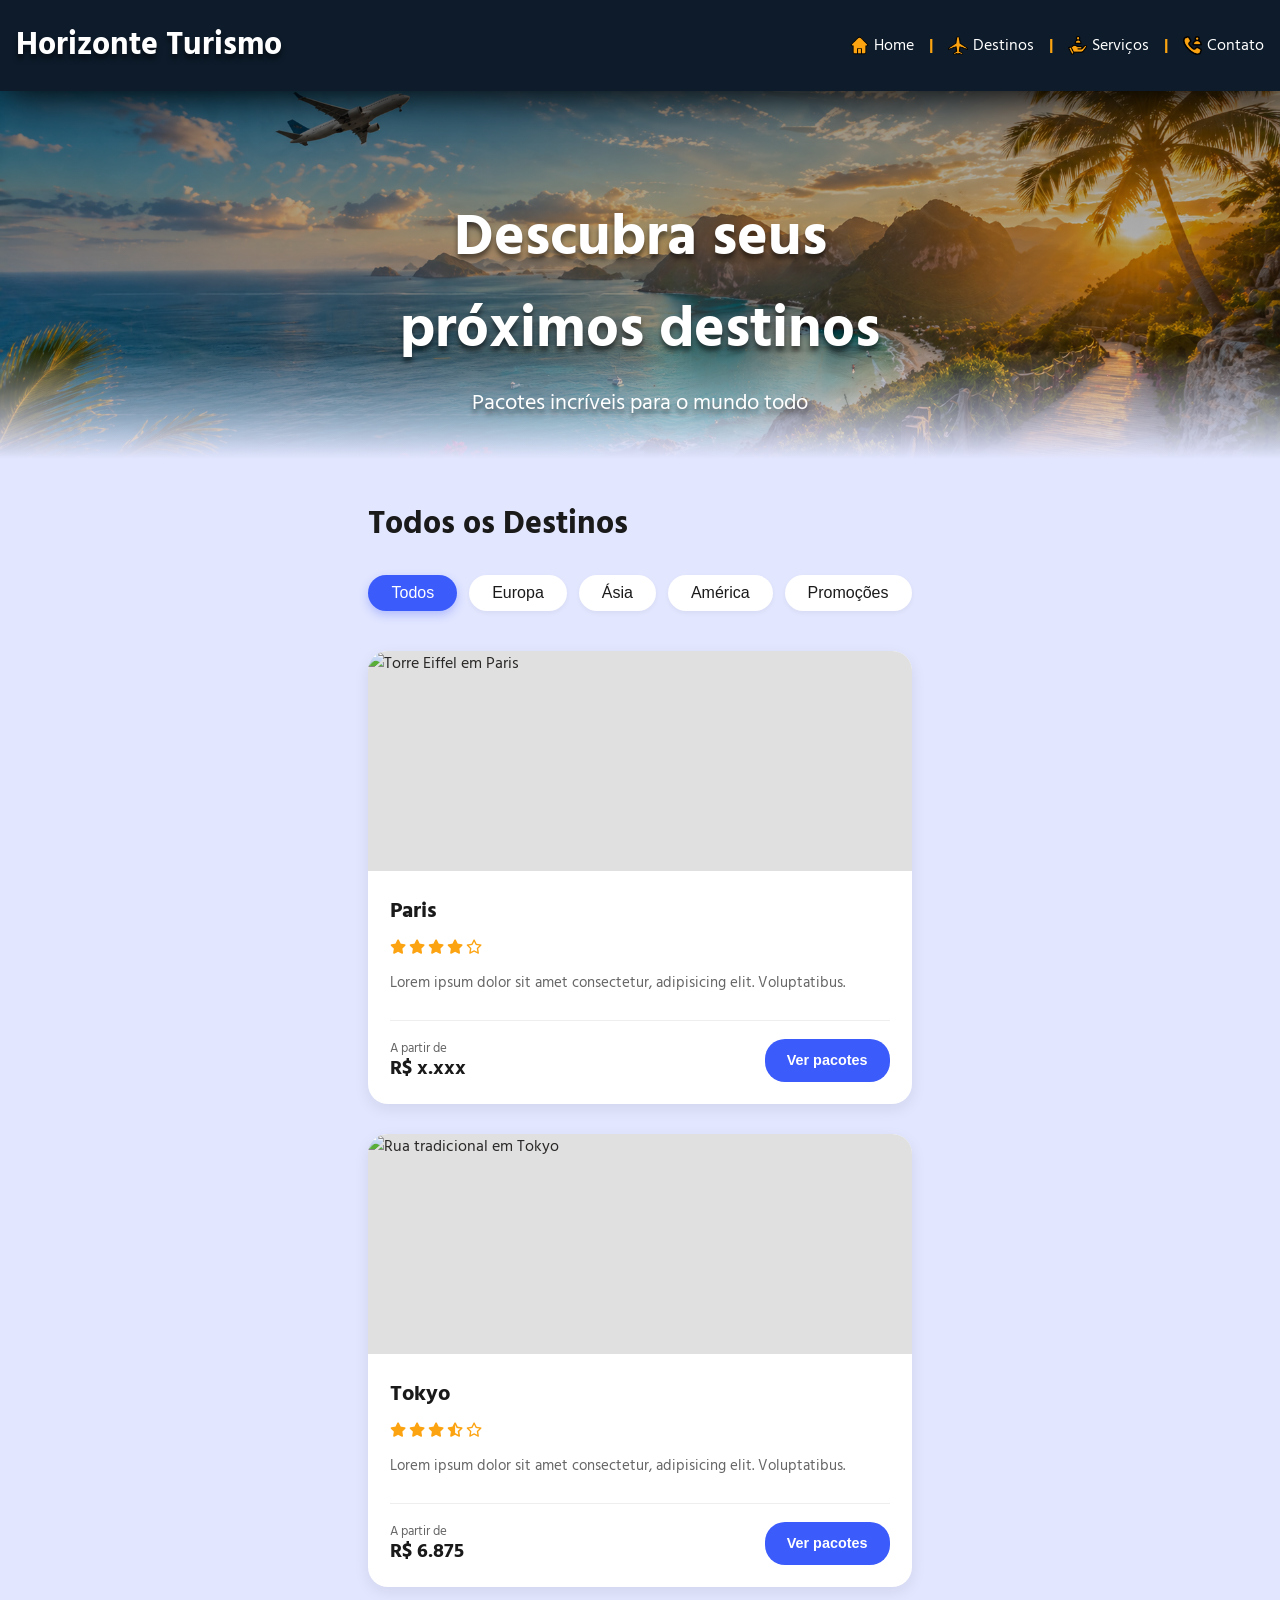
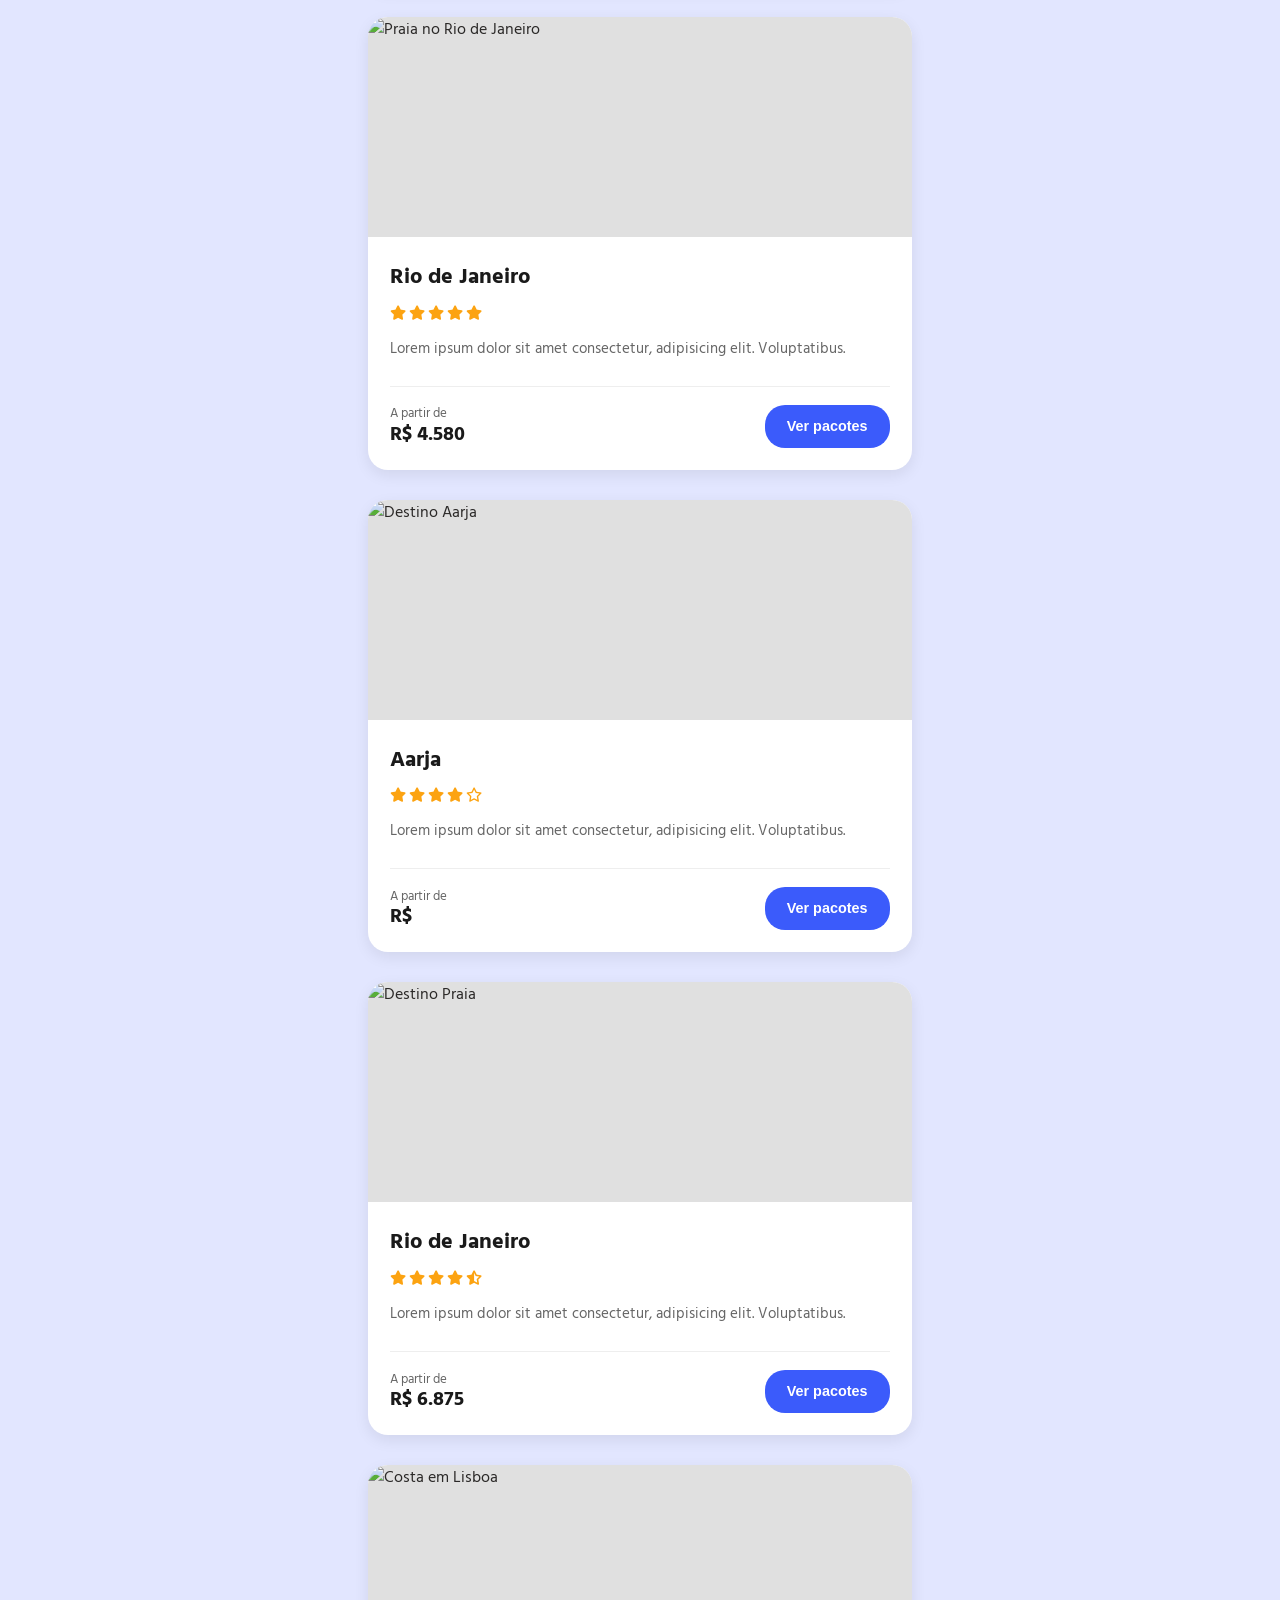
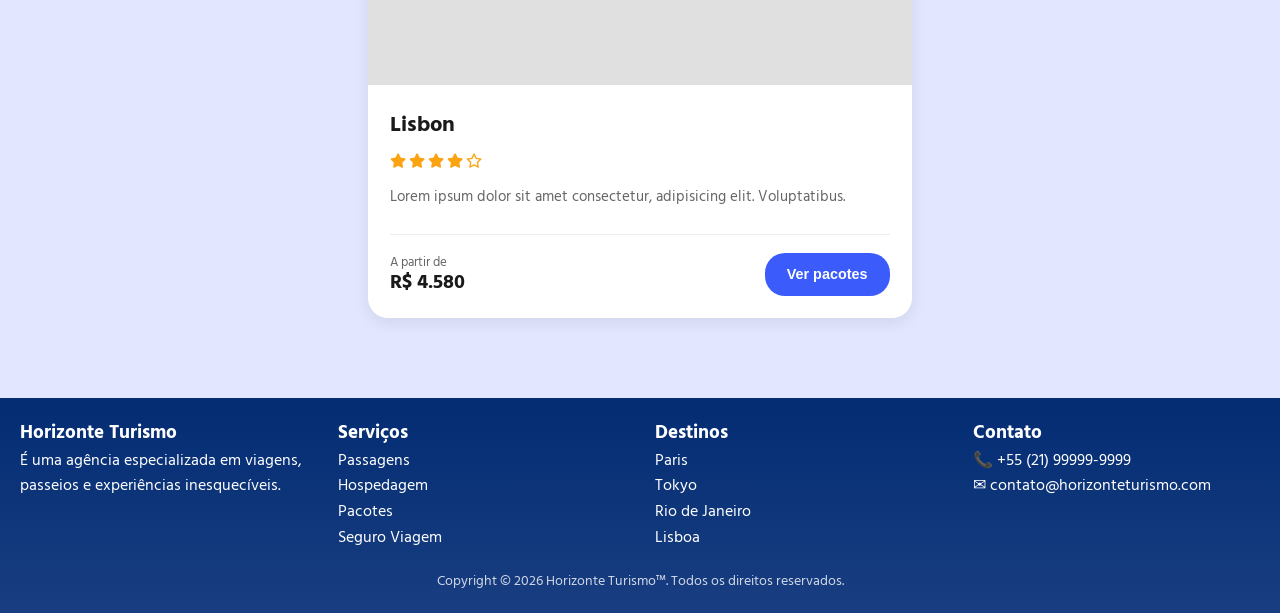
==== commit ec79d595: "-a" ====
--- a/pages/destinos.html
+++ b/pages/destinos.html
@@ -34,18 +34,10 @@
     </header>
 
     <!-- BANNER HERO -->
-    <section class="banner-hero">
-        <div class="banner-content">
+    <section class="banner">
+        <div>
             <h2>Descubra seus<br>próximos destinos</h2>
             <p>Pacotes incríveis para o mundo todo</p>
-            
-            <!-- Paginação -->
-            <div class="slider-dots">
-                <span class="dot active"></span>
-                <span class="dot"></span>
-                <span class="dot"></span>
-                <span class="dot"></span>
-            </div>
         </div>
     </section>
 
@@ -111,7 +103,7 @@
                     <div class="card-footer">
                         <div class="preco-info">
                             <span>A partir de</span>
-                            <strong>R$ x.xxx</strong>
+                            <strong>R$ 6.875</strong>
                         </div>
                         <a href="#" class="btn-ver-pacotes">Ver pacotes</a>
                     </div>
@@ -136,7 +128,7 @@
                     <div class="card-footer">
                         <div class="preco-info">
                             <span>A partir de</span>
-                            <strong>R$ x.xxx</strong>
+                            <strong>R$ 4.580</strong>
                         </div>
                         <a href="#" class="btn-ver-pacotes">Ver pacotes</a>
                     </div>
@@ -161,7 +153,7 @@
                     <div class="card-footer">
                         <div class="preco-info">
                             <span>A partir de</span>
-                            <strong>R$ x.xxx</strong>
+                            <strong>R$ </strong>
                         </div>
                         <a href="#" class="btn-ver-pacotes">Ver pacotes</a>
                     </div>
@@ -186,7 +178,7 @@
                     <div class="card-footer">
                         <div class="preco-info">
                             <span>A partir de</span>
-                            <strong>R$ x.xxx</strong>
+                            <strong>R$ 6.875</strong>
                         </div>
                         <a href="#" class="btn-ver-pacotes">Ver pacotes</a>
                     </div>
@@ -211,7 +203,7 @@
                     <div class="card-footer">
                         <div class="preco-info">
                             <span>A partir de</span>
-                            <strong>R$ x.xxx</strong>
+                            <strong>R$ 4.580</strong>
                         </div>
                         <a href="#" class="btn-ver-pacotes">Ver pacotes</a>
                     </div>
--- a/assets/css/destinos.css
+++ b/assets/css/destinos.css
@@ -0,0 +1,253 @@
+/* =========================================
+   PÁGINA: DESTINOS (destinos.css)
+========================================= */
+
+:root {
+    --primary-color: #3b5bfb;
+    --primary-hover: #2a44d1;
+    --dark-bg: #0d1b2a;
+    --text-dark: #1a1a1a;
+    --text-light: #666;
+    --star-color: #fca311;
+    --bg-white: #ffffff;
+    --border-color: #eeeeee;
+    --shadow-light: 0 5px 15px rgba(0, 0, 0, 0.08);
+    --shadow-hover: 0 12px 25px rgba(0, 0, 0, 0.15);
+    --transition-default: 0.3s ease-in-out;
+}
+
+/* --- HEADER ESPECÍFICO --- */
+.header {
+    background-color: var(--dark-bg);
+    background-image: none;
+}
+
+/* --- HERO BANNER --- */
+.banner-hero {
+    height: 350px;
+    background: linear-gradient(rgba(0, 0, 0, 0.4), rgba(0, 0, 0, 0.7)), url("../images/aviao-banner.jpg") center/cover no-repeat;
+    display: flex;
+    align-items: center;
+    justify-content: center;
+    text-align: center;
+    color: var(--bg-white);
+    position: relative;
+}
+
+.banner-content h2 {
+    font-size: clamp(2.2rem, 5vw, 3rem);
+    margin-bottom: 10px;
+    text-shadow: 2px 2px 8px rgba(0, 0, 0, 0.6);
+    line-height: 1.2;
+}
+
+.banner-content p {
+    font-size: clamp(1rem, 3vw, 1.3rem);
+    opacity: 0.9;
+}
+
+/* Paginação do Banner */
+.slider-dots {
+    position: absolute;
+    bottom: 20px;
+    left: 50%;
+    transform: translateX(-50%);
+    display: flex;
+    gap: 8px;
+}
+
+.dot {
+    width: 8px;
+    height: 8px;
+    background-color: rgba(255, 255, 255, 0.5);
+    border-radius: 50%;
+    cursor: pointer;
+    transition: transform var(--transition-default), background-color var(--transition-default);
+}
+
+.dot:hover {
+    background-color: rgba(255, 255, 255, 0.8);
+}
+
+.dot.active {
+    background-color: var(--bg-white);
+    transform: scale(1.3);
+}
+
+/* --- CONTEÚDO PRINCIPAL --- */
+.main-container {
+    padding: clamp(30px, 5vw, 40px) clamp(20px, 5vw, 60px) 80px;
+    max-width: 1200px;
+    margin: 0 auto;
+}
+
+.section-header h2 {
+    font-size: 2rem;
+    color: var(--text-dark);
+    margin-bottom: 25px;
+}
+
+/* --- FILTROS --- */
+.filtros {
+    display: flex;
+    gap: 12px;
+    margin-bottom: 40px;
+    flex-wrap: wrap;
+}
+
+.filtro-btn {
+    padding: 8px 22px;
+    border: 1px solid transparent;
+    border-radius: 20px;
+    background-color: var(--bg-white);
+    color: var(--text-dark);
+    font-size: 1rem;
+    font-weight: 500;
+    cursor: pointer;
+    box-shadow: 0 2px 5px rgba(0,0,0,0.05);
+    transition: all var(--transition-default);
+    font-family: inherit;
+}
+
+.filtro-btn:hover {
+    background-color: #f5f5f5;
+    transform: translateY(-2px);
+}
+
+.filtro-btn:focus-visible {
+    outline: 2px solid var(--primary-color);
+    outline-offset: 2px;
+}
+
+.filtro-btn.active {
+    background-color: var(--primary-color);
+    color: var(--bg-white);
+    box-shadow: 0 4px 10px rgba(59, 91, 251, 0.3);
+}
+
+/* --- GRID DE CARDS --- */
+.destinos-grid {
+    display: grid;
+    grid-template-columns: repeat(auto-fill, minmax(300px, 1fr));
+    gap: 30px;
+}
+
+/* --- ESTILO DO CARD --- */
+.card-destino {
+    background-color: var(--bg-white);
+    border-radius: 20px;
+    overflow: hidden;
+    box-shadow: var(--shadow-light);
+    display: flex;
+    flex-direction: column;
+    transition: transform var(--transition-default), box-shadow var(--transition-default);
+}
+
+.card-destino:hover {
+    transform: translateY(-6px);
+    box-shadow: var(--shadow-hover);
+}
+
+/* Imagem do Card */
+.card-img-wrapper {
+    width: 100%;
+    height: 220px;
+    overflow: hidden;
+    background-color: #e0e0e0; /* Fallback de carregamento */
+}
+
+.card-img-wrapper img {
+    width: 100%;
+    height: 100%;
+    object-fit: cover;
+    transition: transform 0.5s ease;
+}
+
+.card-destino:hover .card-img-wrapper img {
+    transform: scale(1.08);
+}
+
+/* Informações do Card */
+.card-info {
+    padding: 22px;
+    display: flex;
+    flex-direction: column;
+    flex: 1;
+}
+
+.card-info h3 {
+    font-size: 1.4rem;
+    margin-bottom: 8px;
+    color: var(--text-dark);
+}
+
+.avaliacao {
+    color: var(--star-color);
+    font-size: 0.9rem;
+    margin-bottom: 12px;
+}
+
+.descricao {
+    font-size: 0.95rem;
+    color: var(--text-light);
+    margin-bottom: 25px;
+    line-height: 1.5;
+    flex: 1;
+}
+
+/* Footer do Card */
+.card-footer {
+    display: flex;
+    justify-content: space-between;
+    align-items: center;
+    border-top: 1px solid var(--border-color);
+    padding-top: 18px;
+}
+
+.preco-info {
+    display: flex;
+    flex-direction: column;
+    line-height: 1.2;
+}
+
+.preco-info span {
+    font-size: 0.8rem;
+    color: var(--text-light);
+}
+
+.preco-info strong {
+    font-size: 1.25rem;
+    color: var(--text-dark);
+}
+
+.btn-ver-pacotes {
+    background-color: var(--primary-color);
+    color: var(--bg-white);
+    text-decoration: none;
+    padding: 10px 22px;
+    border-radius: 20px;
+    font-weight: 600;
+    font-size: 0.9rem;
+    transition: background-color var(--transition-default), transform var(--transition-default);
+}
+
+.btn-ver-pacotes:hover {
+    background-color: var(--primary-hover);
+    transform: scale(1.02);
+}
+
+.btn-ver-pacotes:focus-visible {
+    outline: 2px solid var(--dark-bg);
+    outline-offset: 2px;
+}
+
+/* --- RESPONSIVIDADE ADICIONAL --- */
+@media (max-width: 768px) {
+    .filtros {
+        justify-content: center;
+    }
+    
+    .destinos-grid {
+        gap: 20px;
+    }
+}
